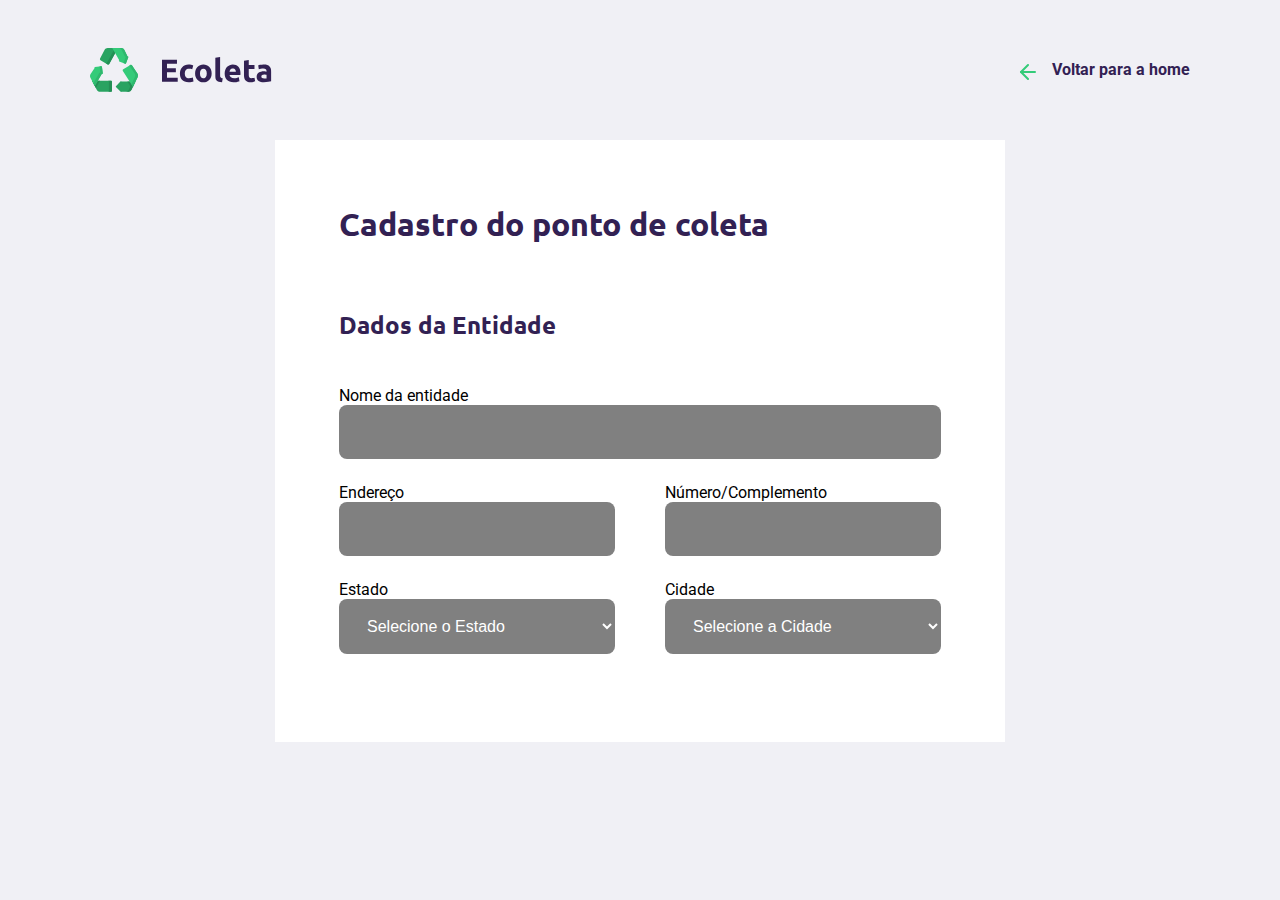
==== create-point.html @ fc4e04a2 "setimo comit" ====
<!DOCTYPE html>
<html lang="pt-br">
<head>
    <meta charset="UTF-8">
    <meta name="viewport" content="width=device-width, initial-scale=1.0">
    <meta http-equiv="X-UA-Compatible" content="ie=edge">
    <title>Cadastro Coleta</title>
    <link rel="stylesheet" href="css/estilo.css">
    <link rel="preconnect" href="https://fonts.gstatic.com">
    <link href="https://fonts.googleapis.com/css2?family=Roboto:wght@300;700&family=Ubuntu:wght@700&display=swap" rel="stylesheet">
</head>
<body>
    <div id="page-point">
        <header>
            <img src="img/logo.svg" alt="Logomarca">
            <a href="index.html">
                <span id="create"></span>
                Voltar para a home</a>
        </header>
        <form>
            <h1>Cadastro do ponto de coleta</h1>
            <fieldset>
                <legend><h2>Dados da Entidade</h2></legend>
                <div class="field">
                    <label for="nome">Nome da entidade</label>
                    <input type="text" name="nome">
                </div>
                <div class="field-group">
                    <div class="field">
                        <label for="end">Endereço</label>
                        <input type="text" name="end">
                    </div>
                    <div class="field">
                        <label for="num">Número/Complemento</label>
                        <input type="text" name="num">
                    </div>
                </div>
                <div class="field-group">
                    <div class="field">
                        <label for="estado">Estado</label>
                        <select name="uf">
                            <option value="">Selecione o Estado</option>
                        </select>
                    </div>
                    <div class="field">
                        <label for="city">Cidade</label>
                        <select name="cidade">
                            <option value="">Selecione a Cidade</option>
                        </select>
                    </div>
                </div>
            </fieldset>
        </form>
    </div>
</body>
</html>
---- css/estilo.css ----
*{
    margin: 0;
    padding: 0;
    box-sizing: border-box;
}

:root {
    --title-color: #322153;
    --primary-color: #34cb79;
}

body {
    background: #f0f0f5;
    -webkit-font-smoothing: antialiased;
}

h1, h2, h3, h4, h5, h6 {
    font-family: Ubuntu, sans-serif;
    color: var(--title-color);
}

html {
    font-family: Roboto, sans-serif;
}

#page-home {
    height: 100vh;
    background: url('../img/home-background.svg') no-repeat;
    background-position: 35vw bottom;
}

#page-point {
    width: 90%;
    max-width: 1100px;
    margin: 0 auto;
    height: 100%;
}

header {
    display: flex;
    align-items: center;
    justify-content: space-between;
    margin-top: 48px;
}

a {
    display: flex;
    color: #322153;
    font-weight: 700;
    text-decoration: none;
}

header a span {
    background-image: url('../img/log-in.svg');
    width: 20px;
    height: 20px;
    margin-right: 16px;
}

#create {
    background-image: url('../img/arrow-left.svg');
}

.content {
    width: 90%;
    max-width: 1100px;
    margin: 0 auto;
    height: 100%;
    display: flex;
    flex-direction: column;
}

#page-home main {
    max-width: 560px;
    flex: 1;
    display: flex;
    flex-direction: column;
    justify-content: center;
}

form {
    background: white;
    padding: 64px;
    margin: 48px auto;
    max-width: 730px;
}

form fieldset {
    border: none;
    margin-top: 64px;
}

form legend {
    margin-bottom: 45px;
}

.field {
    flex: 1;
    display: flex;
    flex-direction: column;
    margin-bottom: 24px;
}

.field-group {
    display: flex;
}

input, select{
    background: grey;
    color: white;
    padding: 18px 24px;
    font-size: 16px;
    border-radius: 8px;
    border: none;
}

.field + .field {
    margin-left: 50px;
}

main h1 {
    font-size: 54px;
}

main p {
    font-size: 24px;
    line-height: 38px;
    margin-top: 24px;
}

main button {
    width: 100%;
    max-width: 360px;
    height: 72px;
    border-radius: 8px;
    border: none;
    display: flex;
    align-items: center;
    margin-top: 40px;
    background: var(--primary-color);
    transition: 400ms;
    font-weight: bold;
    color: white;
}

main button:hover {
    background: #2fb86e;
}

main button span {
    width: 72px;
    height: 72px;
    background: rgba(0, 0, 0, 0.08);
    display: flex;
    align-items: center;
    justify-content: center;
}

main button span::after{
    content: "";
    background-image: url('../img/search.svg');
    width: 20px;
    height: 20px;
}
main button strong {
    flex: 1;
    text-align: center;
    font-size: 20px;
}

@media (max-width: 900px){
    #page-home {
        background-position-x: 70vw;
    }

    #page-home .content {
        align-items: center;
        text-align: center;
    }

    #page-home header a {
        position: absolute;
        bottom: 48px;
        left: 50%;
        transform: translateX(-50%);
    }

    #page-home main {
        align-items: center;
    }
}

@media (min-width: 1700px){
    #page-home {
        background-position-x: 40vw;
    }
}

@media (max-height: 760px){
    #page-home {
        background-position-y: 200px;
    }
}
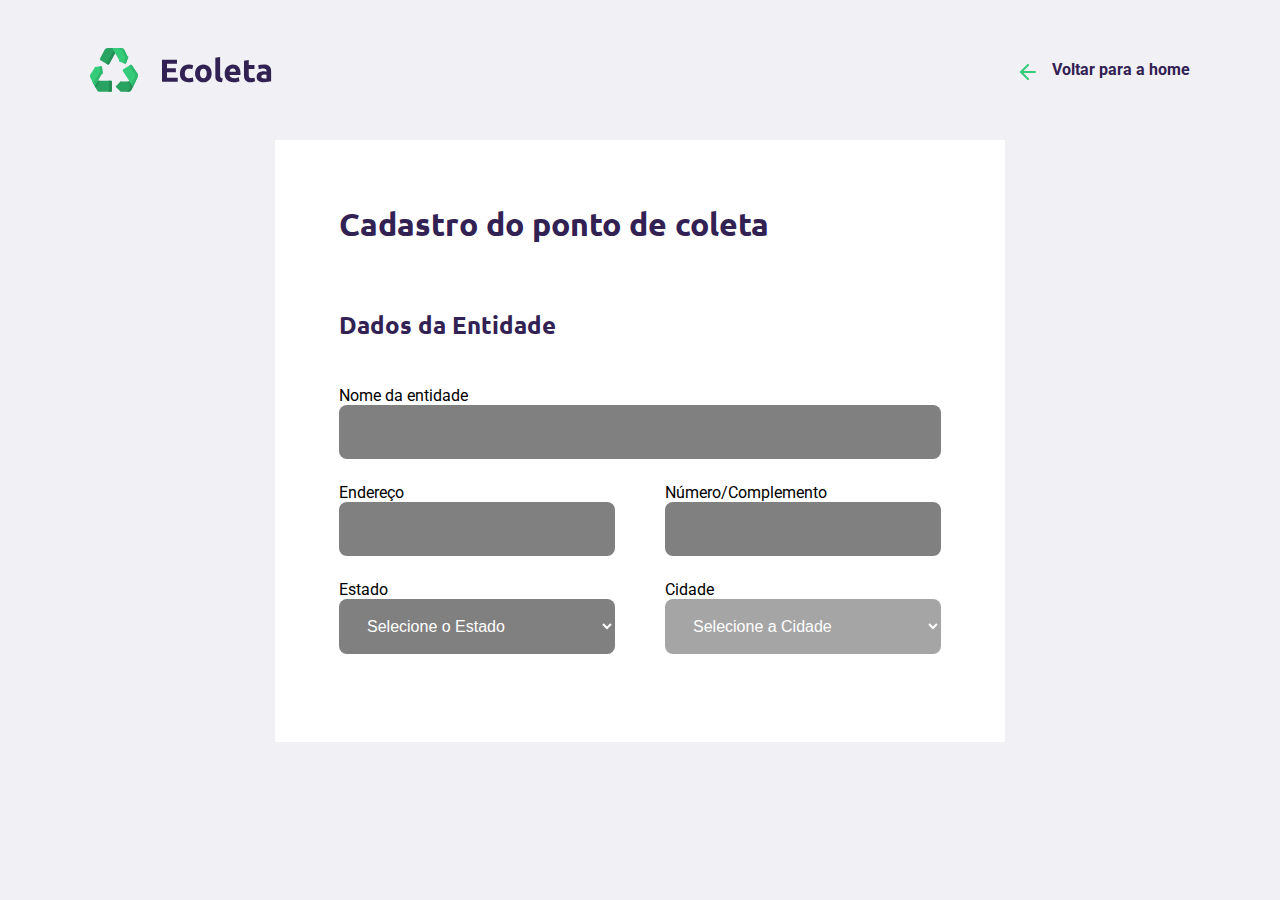
==== commit a11e6182: "setimo comiti" ====
--- a/create-point.html
+++ b/create-point.html
@@ -44,7 +44,7 @@
                     </div>
                     <div class="field">
                         <label for="city">Cidade</label>
-                        <select name="cidade">
+                        <select name="cidade" disabled>
                             <option value="">Selecione a Cidade</option>
                         </select>
                     </div>
@@ -52,5 +52,7 @@
             </fieldset>
         </form>
     </div>
+    <script src="scripts/javascript.js">
+    </script>
 </body>
 </html>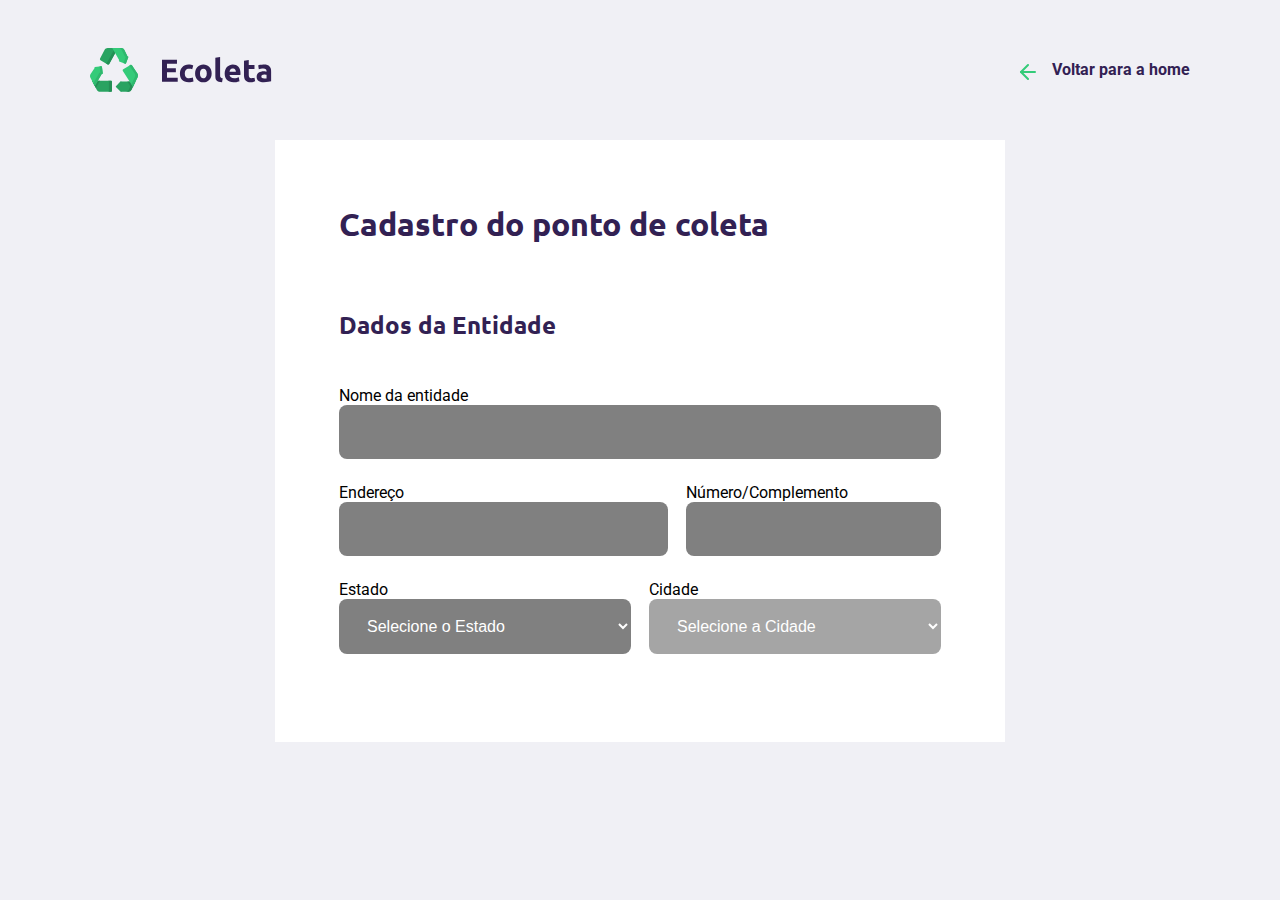
==== commit 2ae8b2c8: "oitavo comit" ====
--- a/create-point.html
+++ b/create-point.html
@@ -26,7 +26,7 @@
                     <input type="text" name="nome">
                 </div>
                 <div class="field-group">
-                    <div class="field">
+                    <div class="field grow1">
                         <label for="end">Endereço</label>
                         <input type="text" name="end">
                     </div>
--- a/css/estilo.css
+++ b/css/estilo.css
@@ -99,6 +99,10 @@
     display: flex;
     flex-direction: column;
     margin-bottom: 24px;
+}
+
+.grow1 {
+    flex-grow: 2;
 }
 
 .field-group {
@@ -115,7 +119,7 @@
 }
 
 .field + .field {
-    margin-left: 50px;
+    margin-left: 18px;
 }
 
 main h1 {
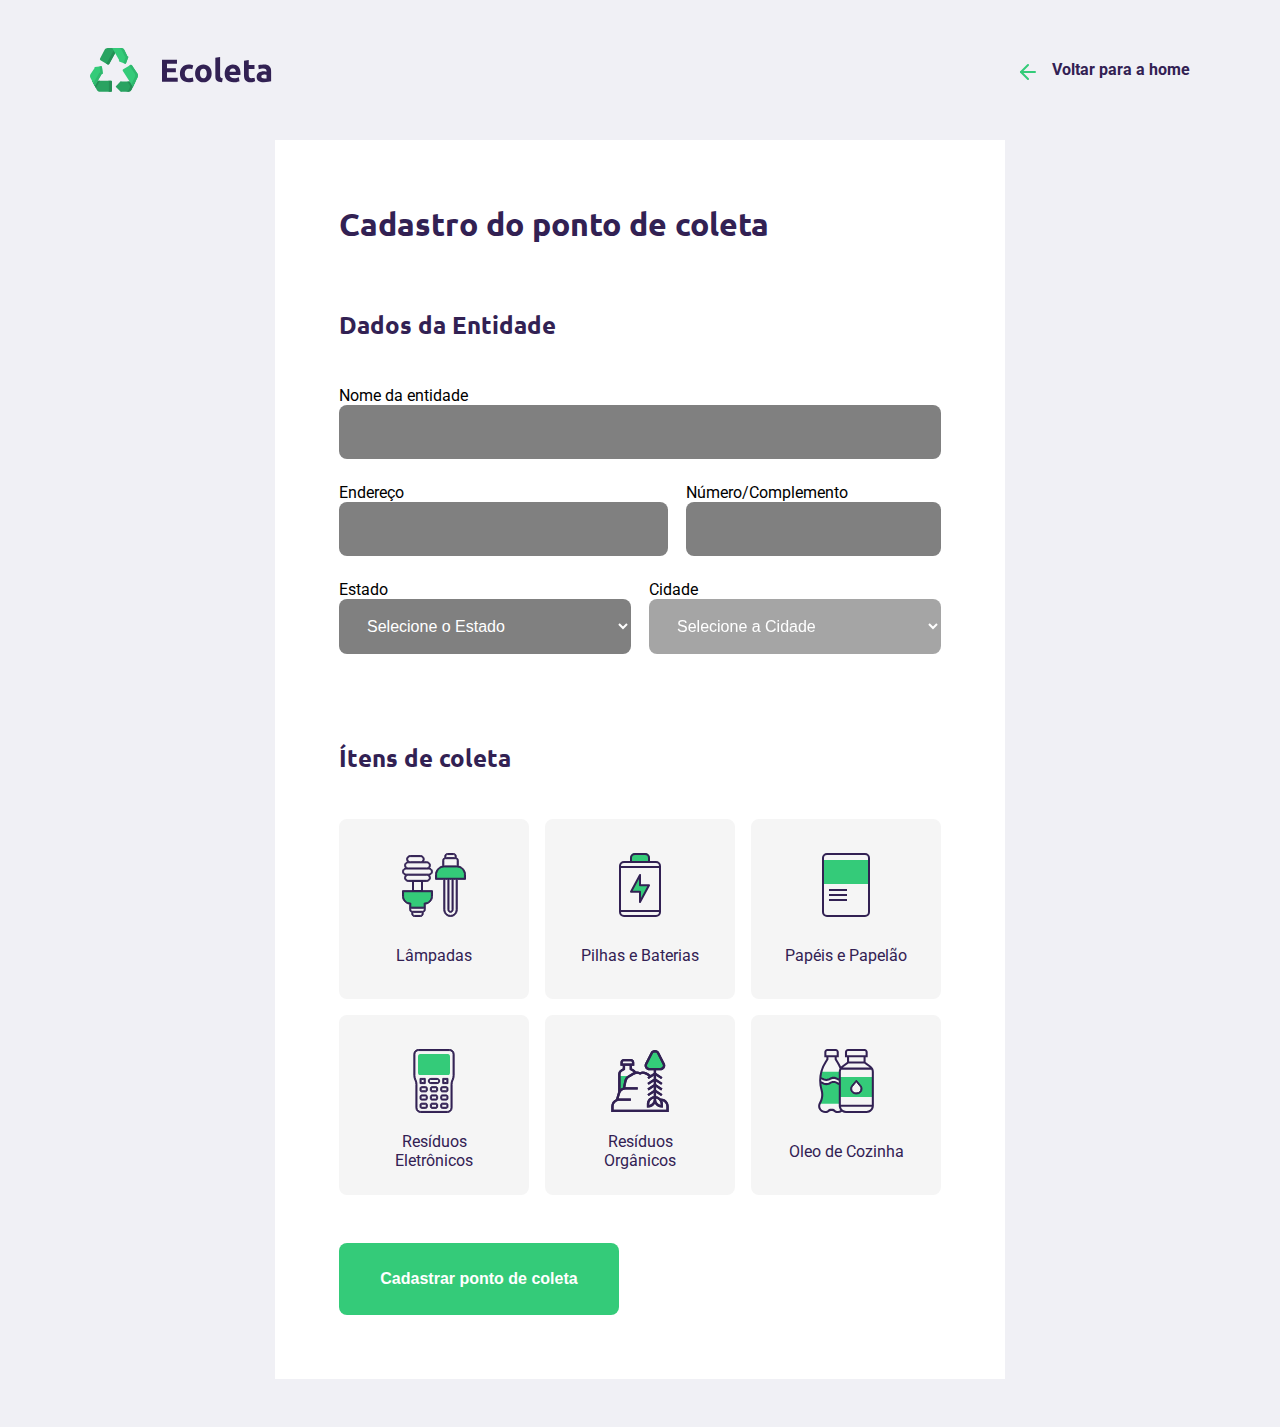
==== commit 6c66b9a5: "proximo comit" ====
--- a/create-point.html
+++ b/create-point.html
@@ -50,6 +50,18 @@
                     </div>
                 </div>
             </fieldset>
+            <fieldset>
+                <legend><h2>Ítens de coleta</h2></legend>
+                <div class="itens-grid">
+                    <li data-id="1"><img src="img/lampadas.svg" alt="Lampadas"><span>Lâmpadas</span></li>
+                    <li data-id="2"><img src="img/baterias.svg" alt="Pilhas e Baterias"><span>Pilhas e Baterias</span></li>
+                    <li data-id="3"><img src="img/papeis-papelao.svg" alt="Papéis e Papelão"><span>Papéis e Papelão</span></li>
+                    <li data-id="4"><img src="img/eletronicos.svg" alt="Resíduos Eletrônicos"><span>Resíduos Eletrônicos</span></li>
+                    <li data-id="5"><img src="img/organicos.svg" alt="Resíduos Orgânicos"><span>Resíduos Orgânicos</span></li>
+                    <li data-id="6"><img src="img/oleo.svg" alt="Oleo de cozinha"><span>Oleo de Cozinha</span></li>
+                </div>
+            </fieldset>
+            <button><strong>Cadastrar ponto de coleta</strong></button>
         </form>
     </div>
     <script src="scripts/javascript.js">
--- a/css/estilo.css
+++ b/css/estilo.css
@@ -94,6 +94,35 @@
     margin-bottom: 45px;
 }
 
+.itens-grid {
+    display: grid;
+    grid-template-columns: 1fr 1fr 1fr;
+    gap: 16px;
+}
+
+.itens-grid li {
+    background: #f5f5f5;
+    list-style: none;
+    display: flex;
+    flex-direction: column;
+    border: 2px solid #f5f5f5;
+    border-radius: 8px;
+    height: 180px;
+    padding: 32px 24px 16px;
+    align-items: center;
+    justify-content: space-between;
+    text-align: center;
+    cursor: pointer;
+}
+
+.itens-grid span {
+    margin-top: 12px;
+    flex: 1;
+    display: flex;
+    align-items: center;
+    color: var(--title-color);
+}
+
 .field {
     flex: 1;
     display: flex;
@@ -147,6 +176,20 @@
     color: white;
 }
 
+form button {
+    margin-top: 48px;
+    width: 280px;
+    max-width: 360px;
+    height: 72px;
+    border-radius: 8px;
+    border: none;
+    background: var(--primary-color);
+    font-weight: bold;
+    color: white;
+    font-size: medium;
+    text-align: center;
+}
+
 main button:hover {
     background: #2fb86e;
 }
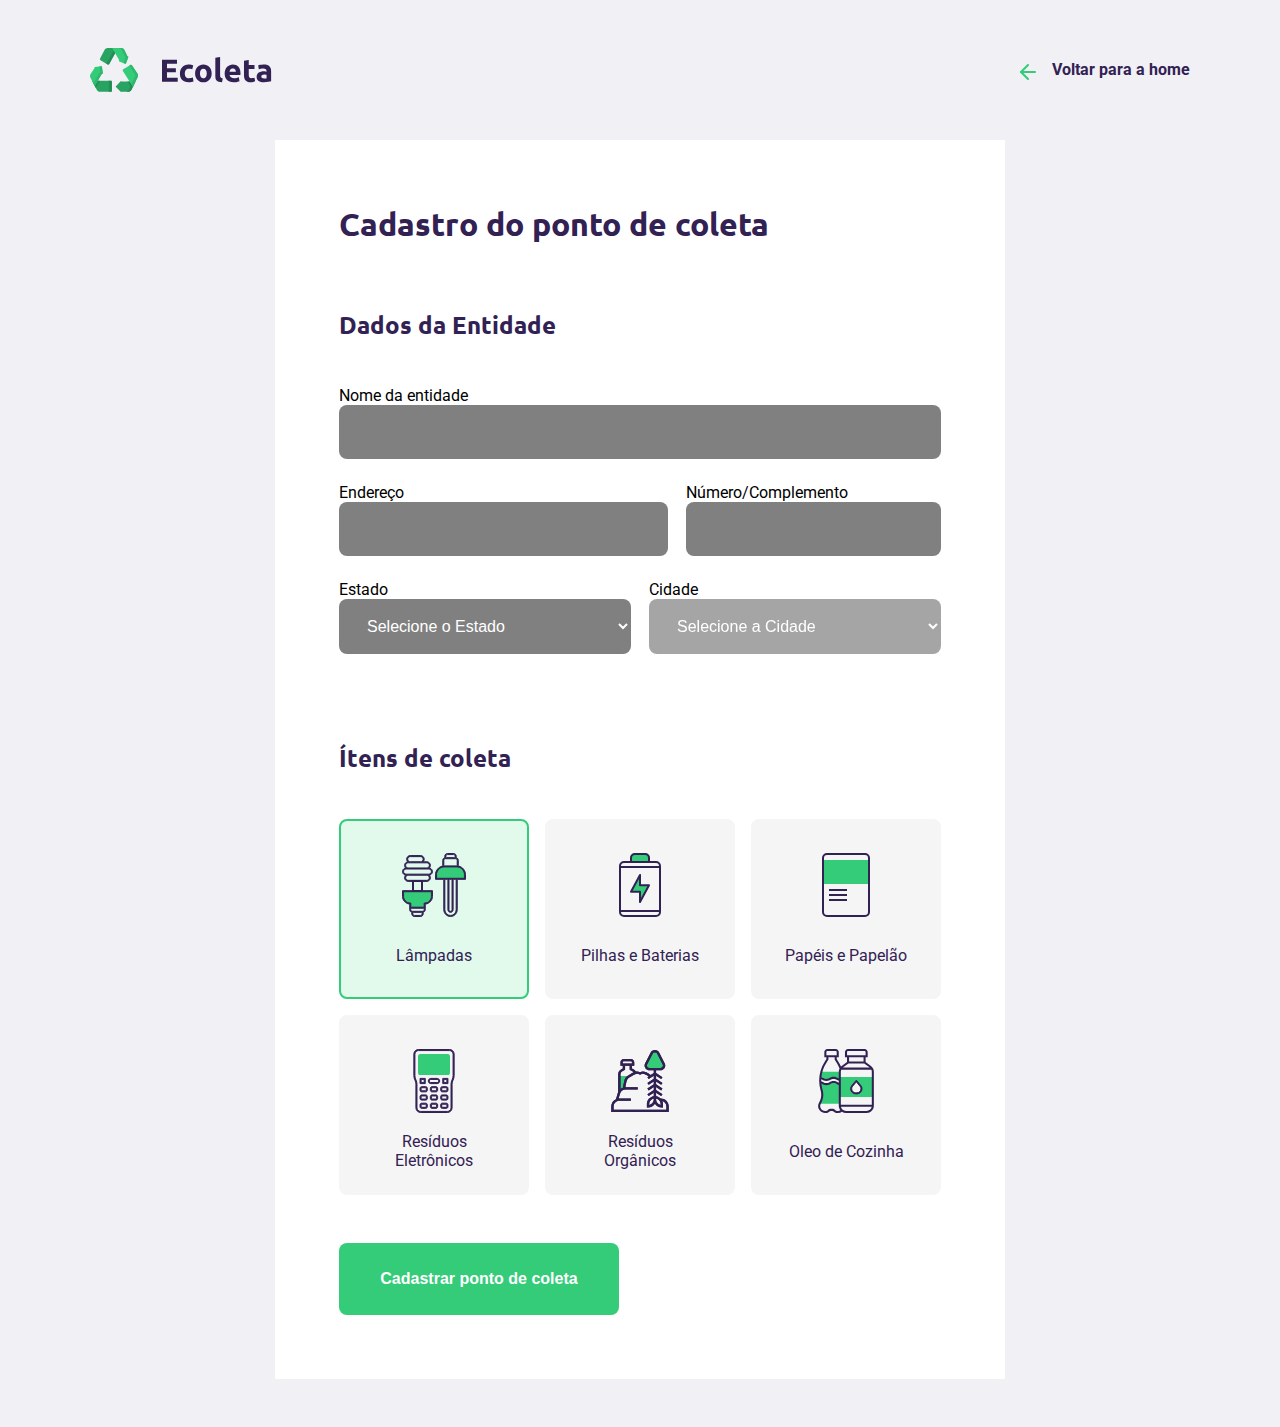
==== commit c5b75b5c: "proximo comit" ====
--- a/create-point.html
+++ b/create-point.html
@@ -53,7 +53,7 @@
             <fieldset>
                 <legend><h2>Ítens de coleta</h2></legend>
                 <div class="itens-grid">
-                    <li data-id="1"><img src="img/lampadas.svg" alt="Lampadas"><span>Lâmpadas</span></li>
+                    <li data-id="1" class="selected"><img src="img/lampadas.svg" alt="Lampadas"><span>Lâmpadas</span></li>
                     <li data-id="2"><img src="img/baterias.svg" alt="Pilhas e Baterias"><span>Pilhas e Baterias</span></li>
                     <li data-id="3"><img src="img/papeis-papelao.svg" alt="Papéis e Papelão"><span>Papéis e Papelão</span></li>
                     <li data-id="4"><img src="img/eletronicos.svg" alt="Resíduos Eletrônicos"><span>Resíduos Eletrônicos</span></li>
--- a/css/estilo.css
+++ b/css/estilo.css
@@ -123,6 +123,15 @@
     color: var(--title-color);
 }
 
+.itens-grid li.selected {
+    background: #e1faec;
+    border: 2px solid #34cb79;
+}
+
+.itens-grid li img, .itens-grid li span{
+    pointer-events: none;
+}
+
 .field {
     flex: 1;
     display: flex;
